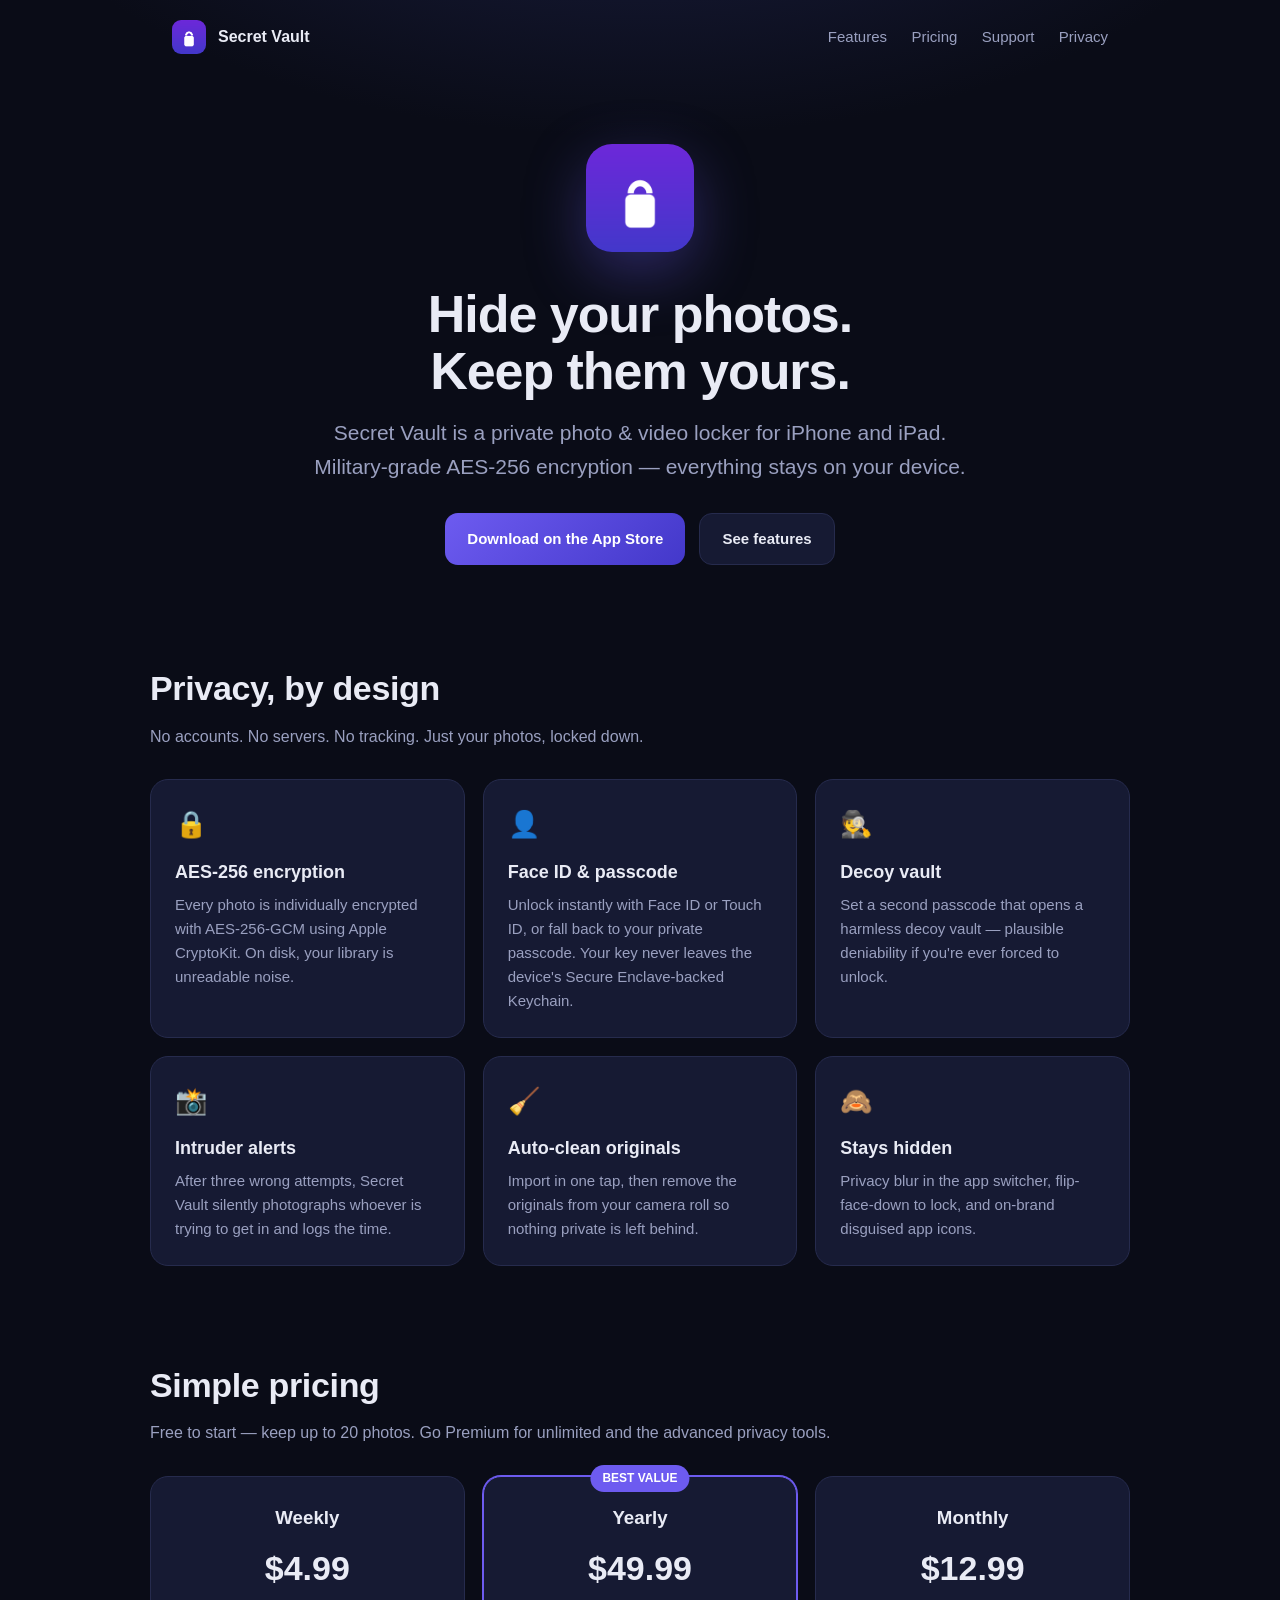
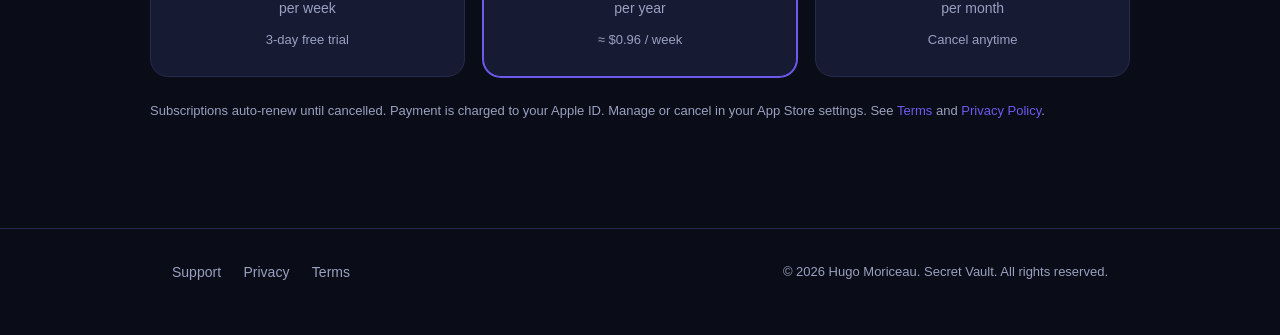
==== index.html @ ffc5ec9b "Secret Vault marketing & support site Marketing landing, support/FAQ, privacy policy, and terms page" ====
<!DOCTYPE html>
<html lang="en">
<head>
<meta charset="UTF-8">
<meta name="viewport" content="width=device-width, initial-scale=1.0">
<title>Secret Vault — Hide Photos & Videos with AES-256 Encryption</title>
<meta name="description" content="Secret Vault is a private photo & video locker for iPhone and iPad. AES-256 on-device encryption, Face ID, a decoy vault, and intruder alerts. Nothing ever leaves your device.">
<link rel="icon" href="assets/favicon.png" type="image/png">
<link rel="apple-touch-icon" href="assets/apple-touch-icon.png">
<link rel="stylesheet" href="styles.css">
<meta property="og:title" content="Secret Vault — Private Photo & Video Locker">
<meta property="og:description" content="AES-256 on-device encryption, Face ID, decoy vault, and intruder alerts. Total privacy for everything that matters.">
<meta property="og:image" content="assets/icon.png">
</head>
<body>

<nav>
  <a class="brand" href="index.html"><img src="assets/icon.png" alt="Secret Vault icon"> Secret Vault</a>
  <div class="links">
    <a href="#features">Features</a>
    <a href="#pricing">Pricing</a>
    <a href="support.html">Support</a>
    <a href="privacy.html">Privacy</a>
  </div>
</nav>

<header class="hero wrap">
  <img class="app-icon" src="assets/icon.png" alt="Secret Vault app icon">
  <h1>Hide your photos.<br>Keep them yours.</h1>
  <p class="sub">Secret Vault is a private photo &amp; video locker for iPhone and iPad.<br>
  Military-grade AES-256 encryption — everything stays on your device.</p>
  <div class="badges">
    <a class="btn" href="#">Download on the App Store</a>
    <a class="btn secondary" href="#features">See features</a>
  </div>
</header>

<section class="block wrap" id="features">
  <h2>Privacy, by design</h2>
  <p class="section-sub">No accounts. No servers. No tracking. Just your photos, locked down.</p>
  <div class="grid">
    <div class="feature">
      <div class="ico">🔒</div>
      <h3>AES-256 encryption</h3>
      <p>Every photo is individually encrypted with AES-256-GCM using Apple CryptoKit. On disk, your library is unreadable noise.</p>
    </div>
    <div class="feature">
      <div class="ico">👤</div>
      <h3>Face ID &amp; passcode</h3>
      <p>Unlock instantly with Face ID or Touch ID, or fall back to your private passcode. Your key never leaves the device's Secure Enclave-backed Keychain.</p>
    </div>
    <div class="feature">
      <div class="ico">🕵️</div>
      <h3>Decoy vault</h3>
      <p>Set a second passcode that opens a harmless decoy vault — plausible deniability if you're ever forced to unlock.</p>
    </div>
    <div class="feature">
      <div class="ico">📸</div>
      <h3>Intruder alerts</h3>
      <p>After three wrong attempts, Secret Vault silently photographs whoever is trying to get in and logs the time.</p>
    </div>
    <div class="feature">
      <div class="ico">🧹</div>
      <h3>Auto-clean originals</h3>
      <p>Import in one tap, then remove the originals from your camera roll so nothing private is left behind.</p>
    </div>
    <div class="feature">
      <div class="ico">🙈</div>
      <h3>Stays hidden</h3>
      <p>Privacy blur in the app switcher, flip-face-down to lock, and on-brand disguised app icons.</p>
    </div>
  </div>
</section>

<section class="block wrap" id="pricing">
  <h2>Simple pricing</h2>
  <p class="section-sub">Free to start — keep up to 20 photos. Go Premium for unlimited and the advanced privacy tools.</p>
  <div class="price-grid">
    <div class="price">
      <h3>Weekly</h3>
      <div class="amount">$4.99</div>
      <div class="per">per week</div>
      <div class="note">3-day free trial</div>
    </div>
    <div class="price best">
      <div class="tag">BEST VALUE</div>
      <h3>Yearly</h3>
      <div class="amount">$49.99</div>
      <div class="per">per year</div>
      <div class="note">≈ $0.96 / week</div>
    </div>
    <div class="price">
      <h3>Monthly</h3>
      <div class="amount">$12.99</div>
      <div class="per">per month</div>
      <div class="note">Cancel anytime</div>
    </div>
  </div>
  <p class="section-sub" style="margin-top:24px;font-size:13px;">
    Subscriptions auto-renew until cancelled. Payment is charged to your Apple ID. Manage or cancel in your App Store settings.
    See <a href="terms.html">Terms</a> and <a href="privacy.html">Privacy Policy</a>.
  </p>
</section>

<footer>
  <div class="wrap">
    <div class="links">
      <a href="support.html">Support</a>
      <a href="privacy.html">Privacy</a>
      <a href="terms.html">Terms</a>
    </div>
    <div class="copy">© 2026 Hugo Moriceau. Secret Vault. All rights reserved.</div>
  </div>
</footer>

</body>
</html>
---- styles.css ----
:root {
  --bg: #0a0c17;
  --bg-soft: #11142a;
  --card: #161a33;
  --line: #262b4d;
  --text: #e9ebf5;
  --muted: #9aa0c0;
  --accent: #6d5bf0;
  --accent-2: #4338ca;
  --radius: 18px;
  --max: 980px;
}
* { box-sizing: border-box; margin: 0; padding: 0; }
html { scroll-behavior: smooth; }
body {
  background: radial-gradient(1200px 600px at 50% -10%, #1b1f43 0%, var(--bg) 55%) no-repeat;
  color: var(--text);
  font-family: -apple-system, BlinkMacSystemFont, "Segoe UI", Roboto, Helvetica, Arial, sans-serif;
  line-height: 1.6;
  -webkit-font-smoothing: antialiased;
}
a { color: var(--accent); text-decoration: none; }
a:hover { text-decoration: underline; }
.wrap { max-width: var(--max); margin: 0 auto; padding: 0 22px; }

/* nav */
nav {
  display: flex; align-items: center; justify-content: space-between;
  padding: 20px 22px; max-width: var(--max); margin: 0 auto;
}
nav .brand { display: flex; align-items: center; gap: 12px; font-weight: 700; color: var(--text); }
nav .brand img { width: 34px; height: 34px; border-radius: 9px; }
nav .links a { color: var(--muted); margin-left: 20px; font-size: 15px; }
nav .links a:hover { color: var(--text); text-decoration: none; }

/* hero */
.hero { text-align: center; padding: 70px 0 50px; }
.hero img.app-icon {
  width: 108px; height: 108px; border-radius: 26px;
  box-shadow: 0 20px 60px rgba(109,91,240,.35); margin-bottom: 26px;
}
.hero h1 { font-size: clamp(30px, 6vw, 52px); line-height: 1.1; letter-spacing: -.02em; }
.hero .sub { color: var(--muted); font-size: clamp(16px, 2.6vw, 21px); margin-top: 16px; }
.badges { margin-top: 30px; display: flex; gap: 14px; justify-content: center; flex-wrap: wrap; }
.btn {
  display: inline-flex; align-items: center; gap: 9px;
  background: linear-gradient(135deg, var(--accent), var(--accent-2));
  color: #fff; padding: 13px 22px; border-radius: 13px; font-weight: 600; font-size: 15px;
}
.btn.secondary { background: var(--card); border: 1px solid var(--line); color: var(--text); }
.btn:hover { text-decoration: none; transform: translateY(-1px); }

/* sections */
section.block { padding: 46px 0; }
h2 { font-size: clamp(24px, 4vw, 34px); letter-spacing: -.01em; margin-bottom: 8px; }
.section-sub { color: var(--muted); margin-bottom: 30px; }

/* feature grid */
.grid { display: grid; grid-template-columns: repeat(auto-fit, minmax(250px, 1fr)); gap: 18px; }
.feature {
  background: var(--card); border: 1px solid var(--line); border-radius: var(--radius);
  padding: 24px;
}
.feature .ico { font-size: 26px; margin-bottom: 12px; }
.feature h3 { font-size: 18px; margin-bottom: 6px; }
.feature p { color: var(--muted); font-size: 15px; }

/* pricing */
.price-grid { display: grid; grid-template-columns: repeat(auto-fit, minmax(220px, 1fr)); gap: 18px; }
.price {
  background: var(--card); border: 1px solid var(--line); border-radius: var(--radius);
  padding: 26px; text-align: center; position: relative;
}
.price.best { border-color: var(--accent); box-shadow: 0 0 0 1px var(--accent); }
.price .tag {
  position: absolute; top: -12px; left: 50%; transform: translateX(-50%);
  background: var(--accent); color: #fff; font-size: 12px; font-weight: 700;
  padding: 4px 12px; border-radius: 20px;
}
.price .amount { font-size: 34px; font-weight: 800; margin: 8px 0 2px; }
.price .per { color: var(--muted); font-size: 14px; }
.price .note { color: var(--muted); font-size: 13px; margin-top: 10px; }

/* content pages */
.doc { padding: 30px 0 60px; }
.doc h1 { font-size: clamp(26px, 5vw, 38px); margin-bottom: 6px; }
.doc .updated { color: var(--muted); font-size: 14px; margin-bottom: 28px; }
.doc h2 { font-size: 21px; margin: 30px 0 8px; }
.doc h3 { font-size: 17px; margin: 20px 0 6px; }
.doc p, .doc li { color: #cdd2ec; }
.doc ul { margin: 8px 0 8px 22px; }
.doc li { margin-bottom: 6px; }
.callout {
  background: var(--bg-soft); border: 1px solid var(--line); border-left: 3px solid var(--accent);
  border-radius: 12px; padding: 16px 18px; margin: 20px 0; color: #cdd2ec;
}
.faq { background: var(--card); border: 1px solid var(--line); border-radius: var(--radius); padding: 6px 22px; margin-top: 10px; }
.faq details { border-bottom: 1px solid var(--line); padding: 16px 0; }
.faq details:last-child { border-bottom: none; }
.faq summary { cursor: pointer; font-weight: 600; font-size: 16px; list-style: none; }
.faq summary::-webkit-details-marker { display: none; }
.faq summary::after { content: "+"; float: right; color: var(--muted); }
.faq details[open] summary::after { content: "–"; }
.faq details p { color: var(--muted); margin-top: 10px; }

/* footer */
footer { border-top: 1px solid var(--line); margin-top: 30px; padding: 30px 0 50px; }
footer .wrap { display: flex; justify-content: space-between; flex-wrap: wrap; gap: 14px; align-items: center; }
footer .links a { color: var(--muted); margin-right: 18px; font-size: 14px; }
footer .copy { color: var(--muted); font-size: 13px; }
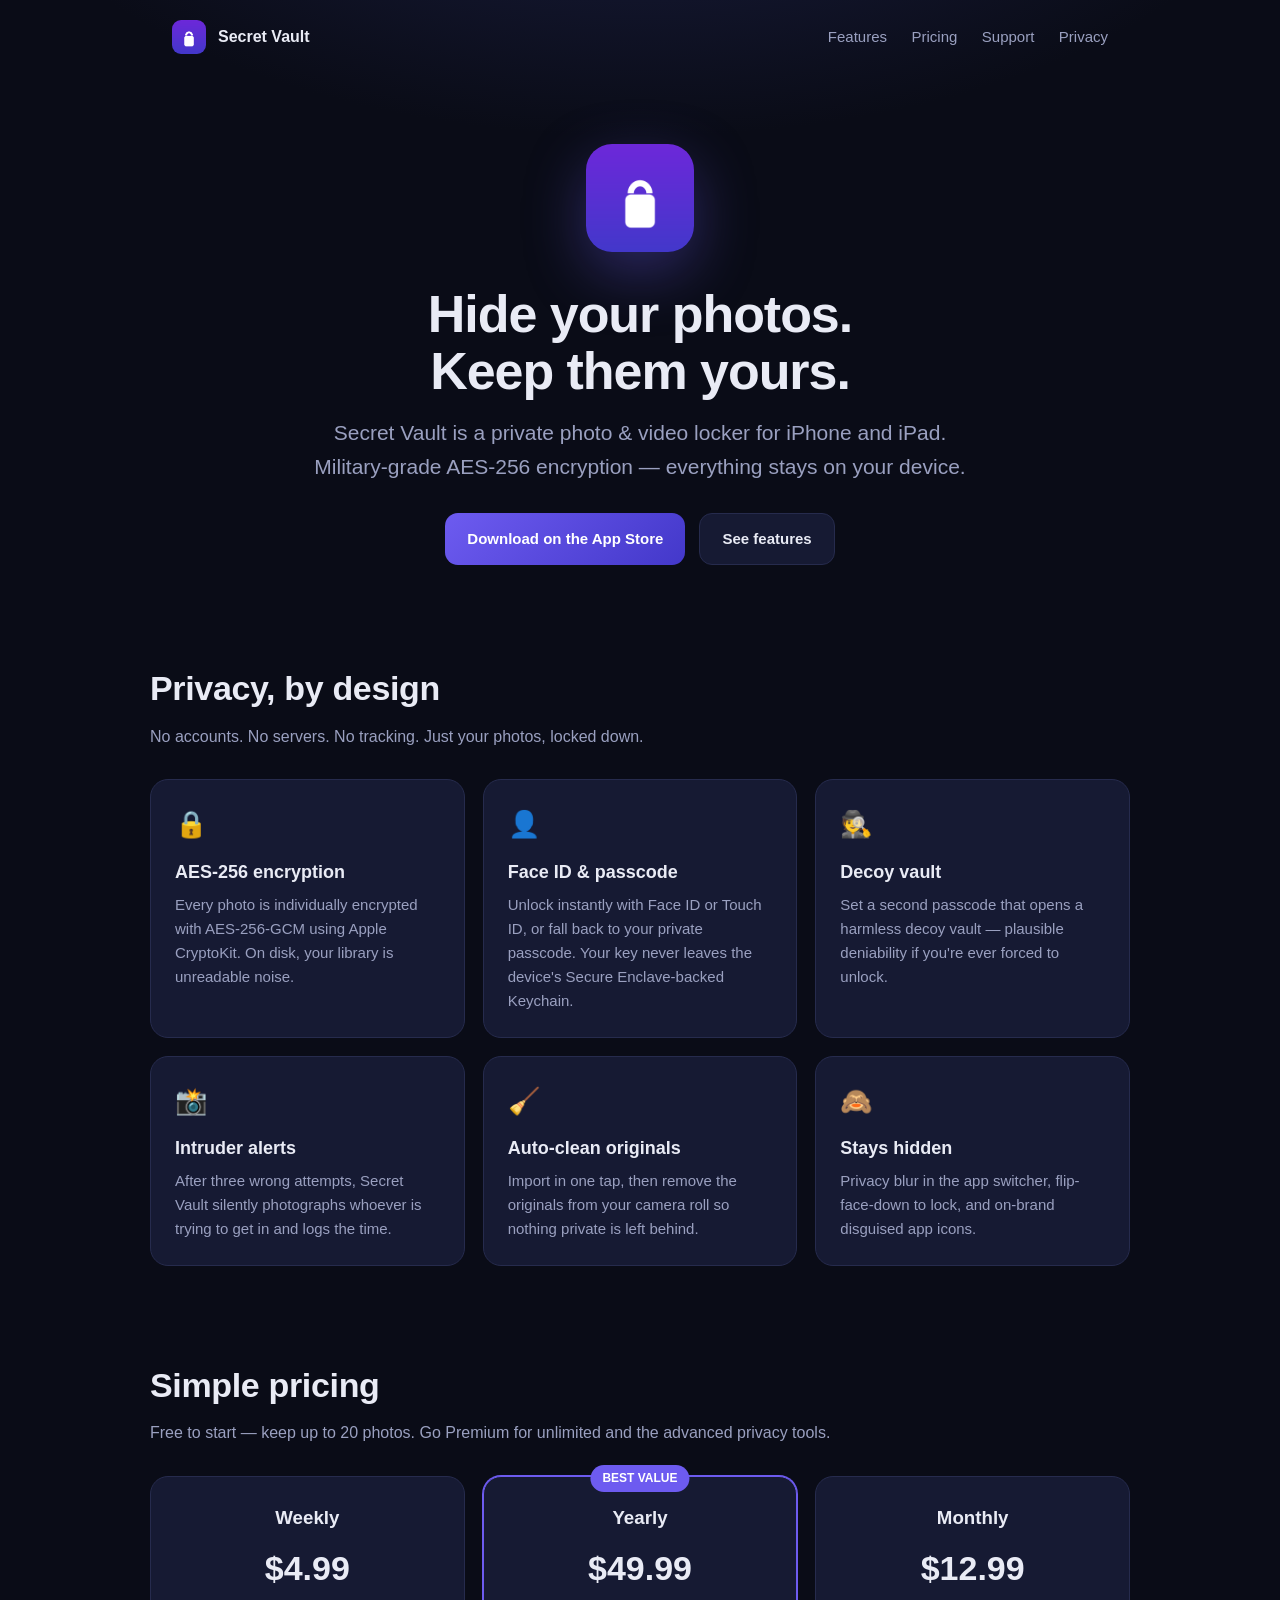
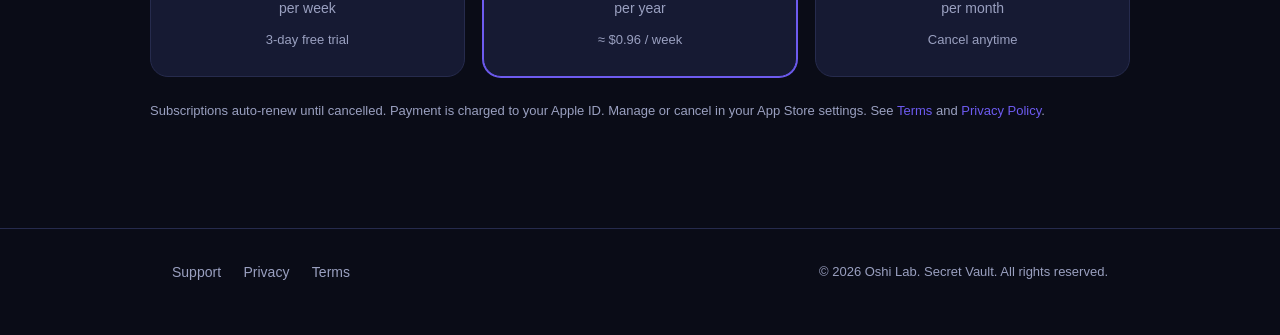
==== commit c94eadb3: "Speak with one voice: Oshi Lab, Switzerland, one address Three identities were live across these sit" ====
--- a/index.html
+++ b/index.html
@@ -4,13 +4,27 @@
 <meta charset="UTF-8">
 <meta name="viewport" content="width=device-width, initial-scale=1.0">
 <title>Secret Vault — Hide Photos & Videos with AES-256 Encryption</title>
+<!-- social share (og/twitter) -->
+<meta property="og:type" content="website">
+<meta property="og:site_name" content="Oshi Lab">
+<meta property="og:title" content="Secret Vault — Hide Photos &amp; Videos with AES-256 Encryption">
+<meta property="og:description" content="Private photo &amp; video locker for iPhone and iPad — AES-256 on-device encryption, Face ID, decoy vault, intruder alerts. Nothing leaves your device.">
+<meta property="og:url" content="https://lastoneparis.github.io/secret-vault/">
+<meta property="og:image" content="https://lastoneparis.github.io/secret-vault/share.png">
+<meta property="og:image:secure_url" content="https://lastoneparis.github.io/secret-vault/share.png">
+<meta property="og:image:type" content="image/png">
+<meta property="og:image:width" content="1200">
+<meta property="og:image:height" content="630">
+<meta property="og:image:alt" content="Secret Vault — Hide Photos &amp; Videos with AES-256 Encryption">
+<meta name="twitter:card" content="summary_large_image">
+<meta name="twitter:title" content="Secret Vault — Hide Photos &amp; Videos with AES-256 Encryption">
+<meta name="twitter:description" content="Private photo &amp; video locker for iPhone and iPad — AES-256 on-device encryption, Face ID, decoy vault, intruder alerts. Nothing leaves your device.">
+<meta name="twitter:image" content="https://lastoneparis.github.io/secret-vault/share.png">
+
 <meta name="description" content="Secret Vault is a private photo & video locker for iPhone and iPad. AES-256 on-device encryption, Face ID, a decoy vault, and intruder alerts. Nothing ever leaves your device.">
 <link rel="icon" href="assets/favicon.png" type="image/png">
 <link rel="apple-touch-icon" href="assets/apple-touch-icon.png">
 <link rel="stylesheet" href="styles.css">
-<meta property="og:title" content="Secret Vault — Private Photo & Video Locker">
-<meta property="og:description" content="AES-256 on-device encryption, Face ID, decoy vault, and intruder alerts. Total privacy for everything that matters.">
-<meta property="og:image" content="assets/icon.png">
 </head>
 <body>
 
@@ -109,7 +123,7 @@
       <a href="privacy.html">Privacy</a>
       <a href="terms.html">Terms</a>
     </div>
-    <div class="copy">© 2026 Hugo Moriceau. Secret Vault. All rights reserved.</div>
+    <div class="copy">© 2026 Oshi Lab. Secret Vault. All rights reserved.</div>
   </div>
 </footer>
 
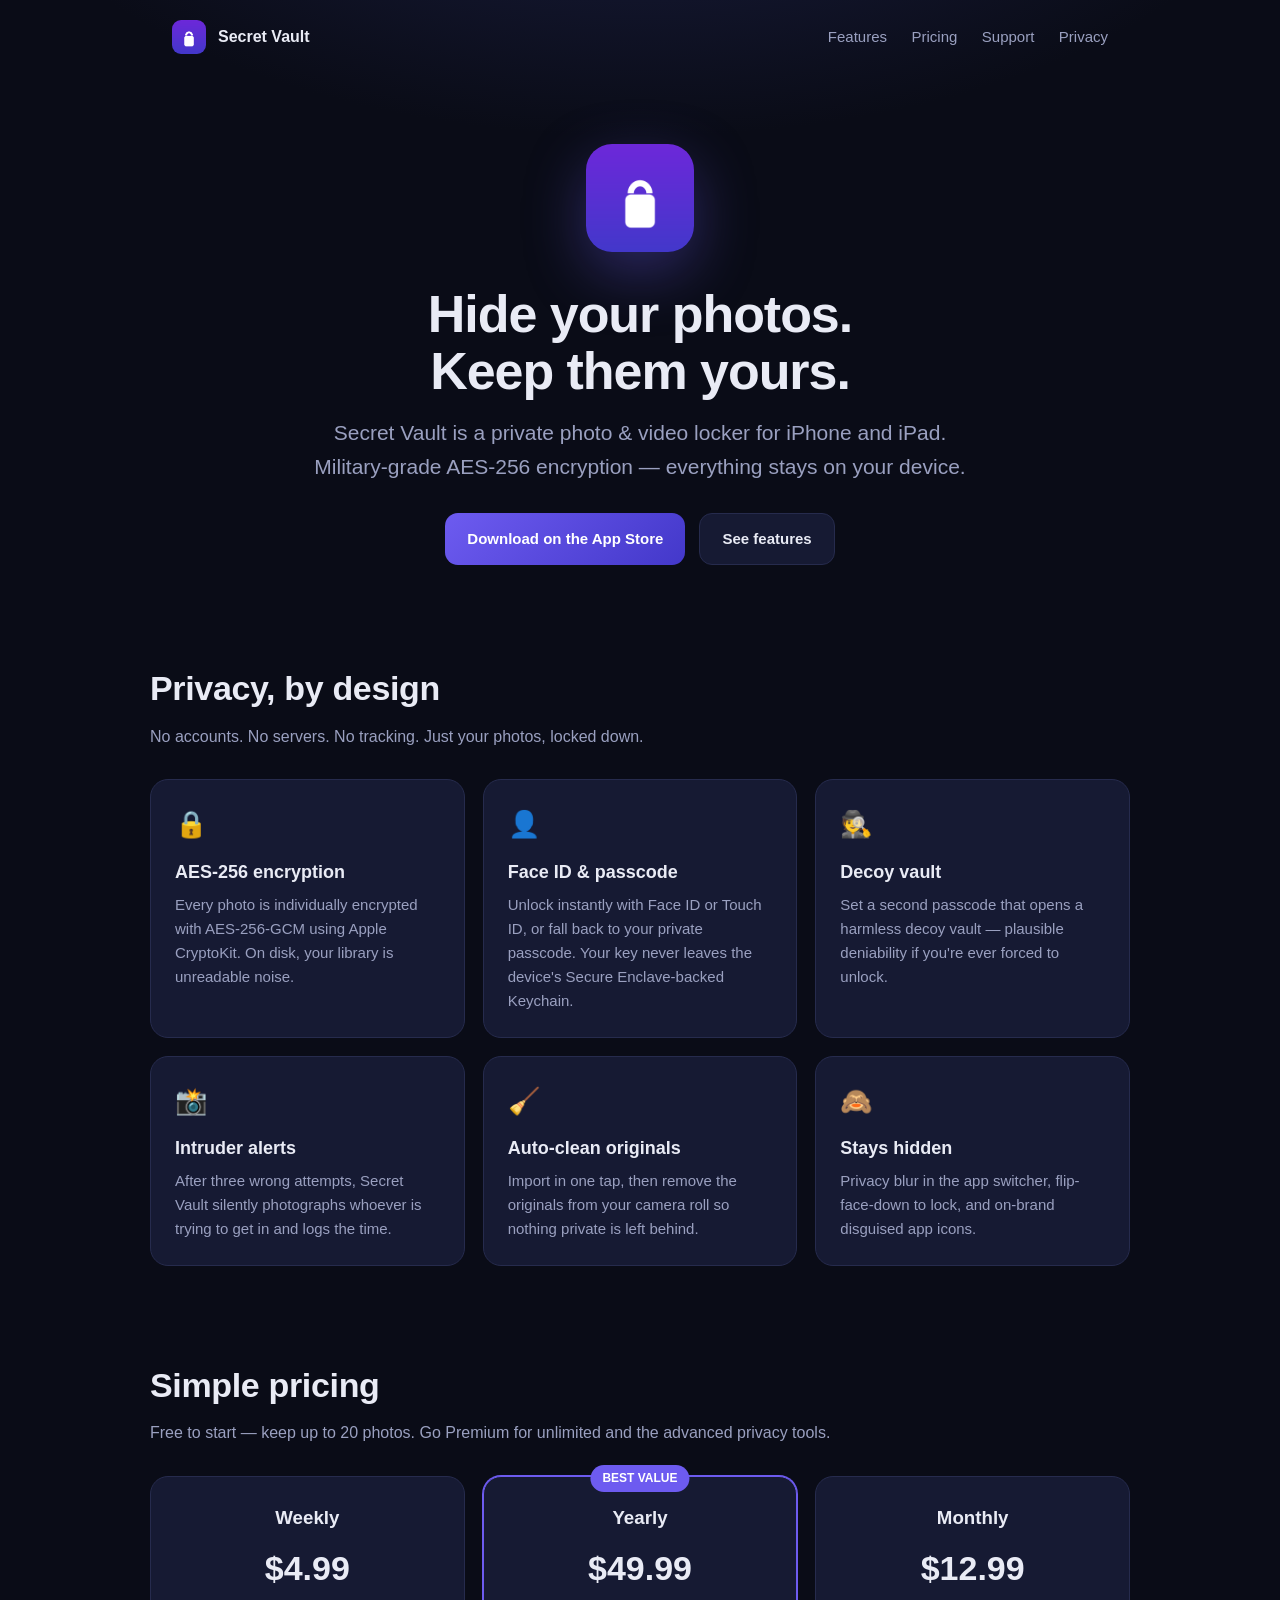
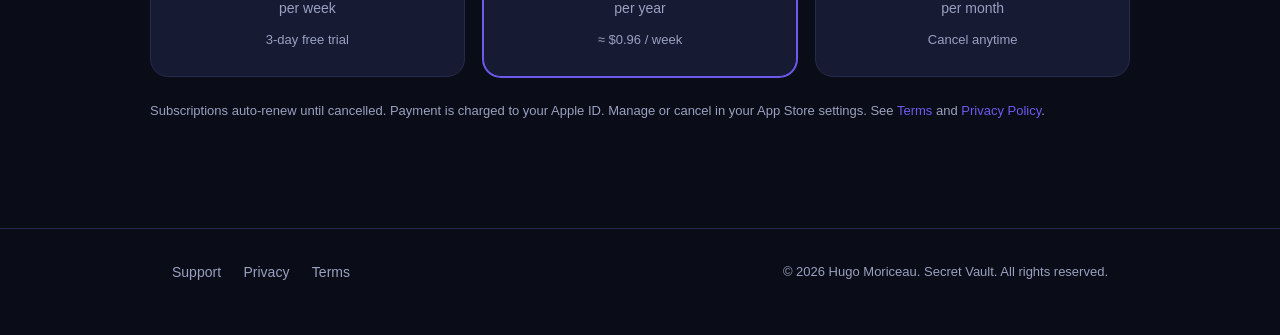
==== commit 8ec9f158: "fix(4.3a): present the App Store seller of record, not an invented studio The linked privacy/support" ====
--- a/index.html
+++ b/index.html
@@ -6,7 +6,7 @@
 <title>Secret Vault — Hide Photos & Videos with AES-256 Encryption</title>
 <!-- social share (og/twitter) -->
 <meta property="og:type" content="website">
-<meta property="og:site_name" content="Oshi Lab">
+<meta property="og:site_name" content="Hugo Moriceau">
 <meta property="og:title" content="Secret Vault — Hide Photos &amp; Videos with AES-256 Encryption">
 <meta property="og:description" content="Private photo &amp; video locker for iPhone and iPad — AES-256 on-device encryption, Face ID, decoy vault, intruder alerts. Nothing leaves your device.">
 <meta property="og:url" content="https://lastoneparis.github.io/secret-vault/">
@@ -123,7 +123,7 @@
       <a href="privacy.html">Privacy</a>
       <a href="terms.html">Terms</a>
     </div>
-    <div class="copy">© 2026 Oshi Lab. Secret Vault. All rights reserved.</div>
+    <div class="copy">© 2026 Hugo Moriceau. Secret Vault. All rights reserved.</div>
   </div>
 </footer>
 
